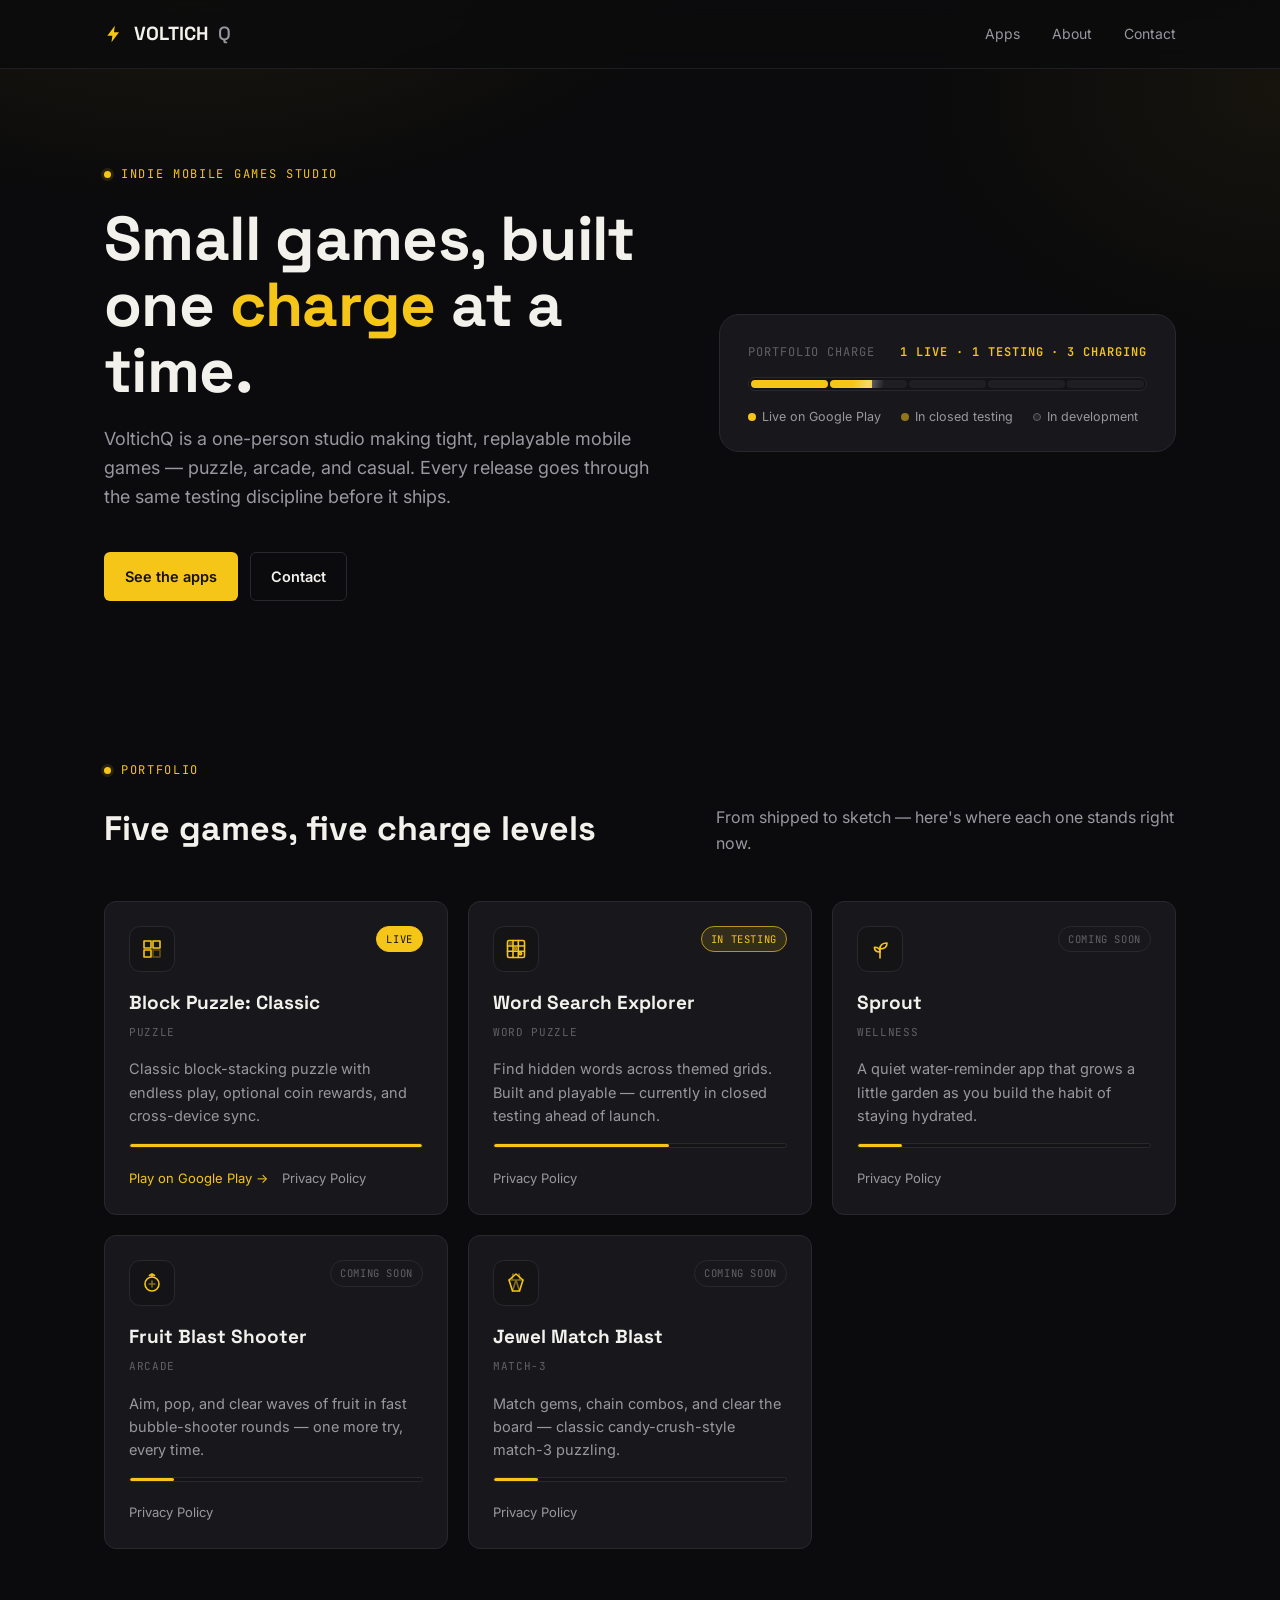
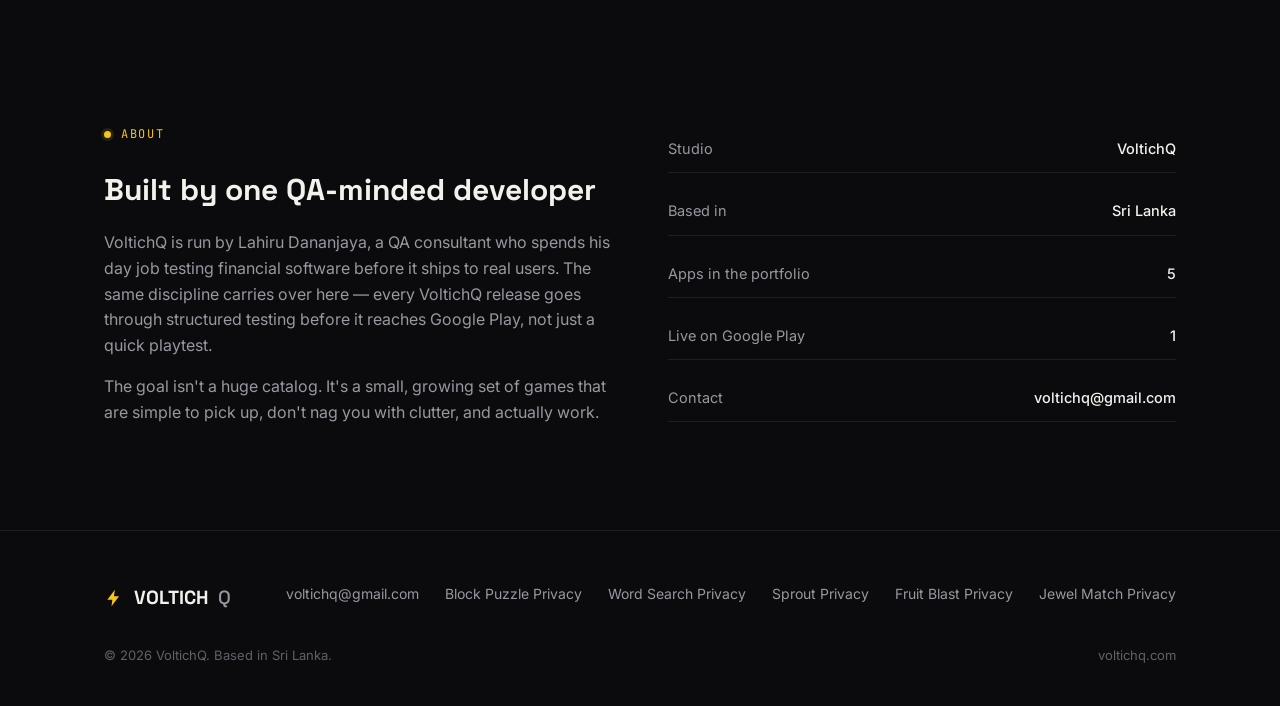
==== index.html @ f4c25b96 "initial site" ====
<!doctype html>
<html lang="en">
<head>
<meta charset="utf-8">
<meta name="viewport" content="width=device-width, initial-scale=1">
<title>VoltichQ — Indie Mobile Games Studio</title>
<meta name="description" content="VoltichQ is an indie mobile games studio. Block Puzzle: Classic, Word Search Explorer, Sprout, Fruit Blast Shooter, and Jewel Match Blast.">
<link rel="preconnect" href="https://fonts.googleapis.com">
<link rel="preconnect" href="https://fonts.gstatic.com" crossorigin>
<link href="https://fonts.googleapis.com/css2?family=Space+Grotesk:wght@500;700&family=Inter:wght@400;500;600&family=JetBrains+Mono:wght@400;500&display=swap" rel="stylesheet">
<link rel="stylesheet" href="/assets/css/styles.css">
</head>
<body>

<nav class="nav">
  <div class="wrap">
    <a class="brand" href="/">
      <svg class="bolt" viewBox="0 0 24 24"><path d="M13 2 4 14h6l-1 8 9-12h-6l1-8z"/></svg>
      VOLTICH<span class="hq">Q</span>
    </a>
    <div class="nav-links">
      <a href="#apps">Apps</a>
      <a href="#about">About</a>
      <a href="#contact">Contact</a>
    </div>
  </div>
</nav>

<header class="hero">
  <div class="wrap hero-grid">
    <div>
      <div class="eyebrow">Indie mobile games studio</div>
      <h1>Small games, built one <em>charge</em> at a time.</h1>
      <p class="lead">VoltichQ is a one-person studio making tight, replayable mobile games — puzzle, arcade, and casual. Every release goes through the same testing discipline before it ships.</p>
      <div class="btn-row">
        <a class="btn btn-primary" href="#apps">See the apps</a>
        <a class="btn btn-ghost" href="#contact">Contact</a>
      </div>
    </div>

    <div class="meter-card">
      <div class="meter-label">Portfolio charge <b>1 live · 1 testing · 3 charging</b></div>
      <div class="meter-track">
        <div class="meter-seg charged"></div>
        <div class="meter-seg charging"></div>
        <div class="meter-seg"></div>
        <div class="meter-seg"></div>
        <div class="meter-seg"></div>
      </div>
      <div class="meter-legend">
        <span><i class="dot live"></i>Live on Google Play</span>
        <span><i class="dot testing"></i>In closed testing</span>
        <span><i class="dot soon"></i>In development</span>
      </div>
    </div>
  </div>
</header>

<section id="apps">
  <div class="wrap">
    <div class="section-head">
      <div>
        <div class="eyebrow">Portfolio</div>
        <h2>Five games, five charge levels</h2>
      </div>
      <p>From shipped to sketch — here's where each one stands right now.</p>
    </div>

    <div class="app-grid">

      <!-- Block Puzzle: Classic — LIVE -->
      <div class="app-card">
        <div class="top-row">
          <div class="icon">
            <svg viewBox="0 0 24 24" fill="none" stroke-width="1.6" stroke-linecap="round" stroke-linejoin="round">
              <rect x="4" y="4" width="7" height="7"/>
              <rect x="13" y="4" width="7" height="7"/>
              <rect x="4" y="13" width="7" height="7"/>
              <rect x="13" y="13" width="7" height="7" opacity="0.35"/>
            </svg>
          </div>
          <span class="status-pill live">Live</span>
        </div>
        <h3>Block Puzzle: Classic</h3>
        <div class="genre">Puzzle</div>
        <p class="desc">Classic block-stacking puzzle with endless play, optional coin rewards, and cross-device sync.</p>
        <div class="card-meter"><i style="width:100%"></i></div>
        <div class="card-links">
          <a class="primary" href="#" data-store-link="block-puzzle">Play on Google Play →</a>
          <a href="/privacy/block-puzzle.html">Privacy Policy</a>
        </div>
      </div>

      <!-- Word Search Explorer — IN TESTING -->
      <div class="app-card">
        <div class="top-row">
          <div class="icon">
            <svg viewBox="0 0 24 24" fill="none" stroke-width="1.6" stroke-linecap="round" stroke-linejoin="round">
              <rect x="3.5" y="3.5" width="17" height="17" rx="1.5"/>
              <path d="M3.5 9h17M3.5 14.3h17M9 3.5v17M14.3 3.5v17"/>
              <circle cx="6.7" cy="6.7" r="1.1" opacity="0.35"/>
              <circle cx="11.6" cy="11.6" r="1.1" opacity="0.7"/>
              <circle cx="16.6" cy="16.6" r="1.1"/>
            </svg>
          </div>
          <span class="status-pill testing">In testing</span>
        </div>
        <h3>Word Search Explorer</h3>
        <div class="genre">Word puzzle</div>
        <p class="desc">Find hidden words across themed grids. Built and playable — currently in closed testing ahead of launch.</p>
        <div class="card-meter"><i style="width:60%"></i></div>
        <div class="card-links">
          <a href="/privacy/word-search-explorer.html">Privacy Policy</a>
        </div>
      </div>

      <!-- Sprout — COMING SOON -->
      <div class="app-card">
        <div class="top-row">
          <div class="icon">
            <svg viewBox="0 0 24 24" fill="none" stroke-width="1.6" stroke-linecap="round" stroke-linejoin="round">
              <path d="M12 21V10"/>
              <path d="M12 12c0-4 3-6 7-6 0 4-3 6-7 6z"/>
              <path d="M12 15c0-3.2-2.4-4.8-5.6-4.8 0 3.2 2.4 4.8 5.6 4.8z"/>
            </svg>
          </div>
          <span class="status-pill">Coming soon</span>
        </div>
        <h3>Sprout</h3>
        <div class="genre">Wellness</div>
        <p class="desc">A quiet water-reminder app that grows a little garden as you build the habit of staying hydrated.</p>
        <div class="card-meter"><i style="width:15%"></i></div>
        <div class="card-links">
          <a href="/privacy/sprout.html">Privacy Policy</a>
        </div>
      </div>

      <!-- Fruit Blast Shooter — COMING SOON -->
      <div class="app-card">
        <div class="top-row">
          <div class="icon">
            <svg viewBox="0 0 24 24" fill="none" stroke-width="1.6" stroke-linecap="round" stroke-linejoin="round">
              <circle cx="12" cy="13" r="7"/>
              <path d="M12 6V3M9.5 4.5 12 3l2.5 1.5"/>
              <path d="M9 13h6M12 10v6" opacity="0.5"/>
            </svg>
          </div>
          <span class="status-pill">Coming soon</span>
        </div>
        <h3>Fruit Blast Shooter</h3>
        <div class="genre">Arcade</div>
        <p class="desc">Aim, pop, and clear waves of fruit in fast bubble-shooter rounds — one more try, every time.</p>
        <div class="card-meter"><i style="width:15%"></i></div>
        <div class="card-links">
          <a href="/privacy/fruit-blast-shooter.html">Privacy Policy</a>
        </div>
      </div>

      <!-- Jewel Match Blast — COMING SOON -->
      <div class="app-card">
        <div class="top-row">
          <div class="icon">
            <svg viewBox="0 0 24 24" fill="none" stroke-width="1.6" stroke-linecap="round" stroke-linejoin="round">
              <polygon points="12,3 19,9 15.5,20 8.5,20 5,9"/>
              <path d="M5 9h14M9 3l-1 6M15 3l1 6M8.5 20l3.5-11 3.5 11" opacity="0.5"/>
            </svg>
          </div>
          <span class="status-pill">Coming soon</span>
        </div>
        <h3>Jewel Match Blast</h3>
        <div class="genre">Match-3</div>
        <p class="desc">Match gems, chain combos, and clear the board — classic candy-crush-style match-3 puzzling.</p>
        <div class="card-meter"><i style="width:15%"></i></div>
        <div class="card-links">
          <a href="/privacy/jewel-match-blast.html">Privacy Policy</a>
        </div>
      </div>

    </div>
  </div>
</section>

<section id="about">
  <div class="wrap about-grid">
    <div>
      <div class="eyebrow">About</div>
      <h2 style="font-family: var(--font-display); font-size: clamp(24px,3vw,30px); margin: 6px 0 16px;">Built by one QA-minded developer</h2>
      <p>VoltichQ is run by Lahiru Dananjaya, a QA consultant who spends his day job testing financial software before it ships to real users. The same discipline carries over here — every VoltichQ release goes through structured testing before it reaches Google Play, not just a quick playtest.</p>
      <p>The goal isn't a huge catalog. It's a small, growing set of games that are simple to pick up, don't nag you with clutter, and actually work.</p>
    </div>
    <div class="fact-list">
      <div class="fact"><span>Studio</span><b>VoltichQ</b></div>
      <div class="fact"><span>Based in</span><b>Sri Lanka</b></div>
      <div class="fact"><span>Apps in the portfolio</span><b>5</b></div>
      <div class="fact"><span>Live on Google Play</span><b>1</b></div>
      <div class="fact"><span>Contact</span><b>voltichq@gmail.com</b></div>
    </div>
  </div>
</section>

<footer id="contact">
  <div class="wrap">
    <div class="footer-grid">
      <a class="brand" href="/">
        <svg class="bolt" viewBox="0 0 24 24"><path d="M13 2 4 14h6l-1 8 9-12h-6l1-8z"/></svg>
        VOLTICH<span class="hq">Q</span>
      </a>
      <div class="footer-links">
        <a href="mailto:voltichq@gmail.com">voltichq@gmail.com</a>
        <a href="/privacy/block-puzzle.html">Block Puzzle Privacy</a>
        <a href="/privacy/word-search-explorer.html">Word Search Privacy</a>
        <a href="/privacy/sprout.html">Sprout Privacy</a>
        <a href="/privacy/fruit-blast-shooter.html">Fruit Blast Privacy</a>
        <a href="/privacy/jewel-match-blast.html">Jewel Match Privacy</a>
      </div>
    </div>
    <div class="footer-bottom">
      <span>© <span id="year"></span> VoltichQ. Based in Sri Lanka.</span>
      <span>voltichq.com</span>
    </div>
  </div>
</footer>

<script>document.getElementById('year').textContent = new Date().getFullYear();</script>
</body>
</html>
---- assets/css/styles.css ----
/* ==========================================================================
   VoltichQ — design tokens
   Palette: near-black ground, single voltage-yellow accent, charge-level
   status system instead of traffic-light colors.
   ========================================================================== */

:root {
  --bg: #0b0b0d;
  --bg-elevated: #141417;
  --bg-card: #18181c;
  --border: #28282e;
  --border-soft: #1e1e23;
  --text: #f2f1ec;
  --text-muted: #99979f;
  --text-faint: #616068;

  --accent: #f5c518;
  --accent-dim: #b6941a;
  --accent-soft: rgba(245, 197, 24, 0.12);
  --accent-soft-strong: rgba(245, 197, 24, 0.22);

  --font-display: "Space Grotesk", "Segoe UI", sans-serif;
  --font-body: "Inter", "Segoe UI", sans-serif;
  --font-mono: "JetBrains Mono", "SFMono-Regular", monospace;

  --radius-sm: 6px;
  --radius-md: 12px;
  --radius-lg: 20px;

  --container: 1120px;
}

* { box-sizing: border-box; }

html {
  scroll-behavior: smooth;
}

@media (prefers-reduced-motion: reduce) {
  html { scroll-behavior: auto; }
  *, *::before, *::after {
    animation-duration: 0.001ms !important;
    animation-iteration-count: 1 !important;
    transition-duration: 0.001ms !important;
    scroll-behavior: auto !important;
  }
}

body {
  margin: 0;
  background: var(--bg);
  color: var(--text);
  font-family: var(--font-body);
  font-size: 16px;
  line-height: 1.6;
  -webkit-font-smoothing: antialiased;
}

body::before {
  content: "";
  position: fixed;
  inset: 0;
  z-index: 0;
  pointer-events: none;
  background:
    radial-gradient(ellipse 900px 500px at 15% -10%, rgba(245, 197, 24, 0.09), transparent 60%),
    radial-gradient(ellipse 700px 500px at 100% 10%, rgba(245, 197, 24, 0.05), transparent 55%);
}

a { color: inherit; text-decoration: none; }

img, svg { display: block; max-width: 100%; }

.wrap {
  max-width: var(--container);
  margin: 0 auto;
  padding: 0 24px;
  position: relative;
  z-index: 1;
}

::selection { background: var(--accent-soft-strong); color: var(--text); }

:focus-visible {
  outline: 2px solid var(--accent);
  outline-offset: 3px;
  border-radius: 3px;
}

/* ---------- Nav ---------- */

.nav {
  position: sticky;
  top: 0;
  z-index: 50;
  background: rgba(11, 11, 13, 0.82);
  backdrop-filter: blur(10px);
  border-bottom: 1px solid var(--border-soft);
}

.nav .wrap {
  display: flex;
  align-items: center;
  justify-content: space-between;
  height: 68px;
}

.brand {
  display: flex;
  align-items: center;
  gap: 10px;
  font-family: var(--font-display);
  font-weight: 700;
  font-size: 19px;
  letter-spacing: 0.01em;
}

.brand .bolt { width: 20px; height: 20px; }
.brand .bolt path { fill: var(--accent); }
.brand span.hq { color: var(--text-muted); font-weight: 500; }

.nav-links {
  display: flex;
  gap: 32px;
  font-size: 14px;
  color: var(--text-muted);
}

.nav-links a:hover { color: var(--text); }

/* ---------- Hero ---------- */

.hero {
  padding: 96px 0 72px;
  position: relative;
}

.eyebrow {
  font-family: var(--font-mono);
  font-size: 12px;
  letter-spacing: 0.14em;
  text-transform: uppercase;
  color: var(--accent);
  display: flex;
  align-items: center;
  gap: 10px;
  margin-bottom: 22px;
}

.eyebrow::before {
  content: "";
  width: 7px;
  height: 7px;
  border-radius: 50%;
  background: var(--accent);
  box-shadow: 0 0 0 3px var(--accent-soft);
}

.hero h1 {
  font-family: var(--font-display);
  font-weight: 700;
  font-size: clamp(36px, 5.4vw, 62px);
  line-height: 1.06;
  letter-spacing: -0.01em;
  margin: 0 0 22px;
  max-width: 16ch;
}

.hero h1 em {
  font-style: normal;
  color: var(--accent);
}

.hero .lead {
  font-size: 18px;
  color: var(--text-muted);
  max-width: 52ch;
  margin: 0 0 40px;
}

.hero-grid {
  display: grid;
  grid-template-columns: 1.1fr 0.9fr;
  gap: 56px;
  align-items: center;
}

@media (max-width: 860px) {
  .hero-grid { grid-template-columns: 1fr; gap: 44px; }
}

/* ---------- Voltage meter (signature element) ---------- */

.meter-card {
  background: var(--bg-card);
  border: 1px solid var(--border);
  border-radius: var(--radius-lg);
  padding: 28px 28px 24px;
}

.meter-card .meter-label {
  font-family: var(--font-mono);
  font-size: 12px;
  letter-spacing: 0.08em;
  text-transform: uppercase;
  color: var(--text-faint);
  display: flex;
  justify-content: space-between;
  margin-bottom: 14px;
}

.meter-card .meter-label b { color: var(--accent); font-weight: 600; }

.meter-track {
  height: 14px;
  border-radius: 7px;
  background: var(--bg-elevated);
  border: 1px solid var(--border);
  overflow: hidden;
  display: flex;
  gap: 2px;
  padding: 2px;
}

.meter-seg {
  flex: 1;
  border-radius: 4px;
  background: var(--border-soft);
  position: relative;
  overflow: hidden;
}

.meter-seg.charged { background: var(--accent); }
.meter-seg.charging {
  background: linear-gradient(90deg, var(--accent) 55%, var(--border-soft) 55%);
}
.meter-seg.charging::after {
  content: "";
  position: absolute;
  inset: 0;
  background: linear-gradient(100deg, transparent 30%, rgba(255,255,255,0.35) 50%, transparent 70%);
  animation: sweep 2.6s ease-in-out infinite;
}

@keyframes sweep {
  0% { transform: translateX(-100%); }
  100% { transform: translateX(100%); }
}

.meter-legend {
  display: flex;
  gap: 20px;
  margin-top: 16px;
  font-size: 12.5px;
  color: var(--text-muted);
  flex-wrap: wrap;
}

.meter-legend span { display: flex; align-items: center; gap: 6px; }

.dot { width: 8px; height: 8px; border-radius: 50%; display: inline-block; }
.dot.live { background: var(--accent); }
.dot.testing { background: var(--accent); opacity: 0.55; }
.dot.soon { background: var(--border); border: 1px solid var(--text-faint); }

/* ---------- Buttons ---------- */

.btn {
  display: inline-flex;
  align-items: center;
  gap: 8px;
  padding: 12px 20px;
  border-radius: var(--radius-sm);
  font-size: 14.5px;
  font-weight: 600;
  border: 1px solid transparent;
  cursor: pointer;
}

.btn-primary {
  background: var(--accent);
  color: #14120a;
}
.btn-primary:hover { background: #ffd23e; }

.btn-ghost {
  background: transparent;
  border-color: var(--border);
  color: var(--text);
}
.btn-ghost:hover { border-color: var(--accent-dim); color: var(--accent); }

.btn-row { display: flex; gap: 12px; flex-wrap: wrap; }

/* ---------- Sections ---------- */

section { padding: 88px 0; position: relative; }

.section-head {
  display: flex;
  align-items: flex-end;
  justify-content: space-between;
  margin-bottom: 44px;
  gap: 24px;
  flex-wrap: wrap;
}

.section-head h2 {
  font-family: var(--font-display);
  font-size: clamp(26px, 3vw, 34px);
  margin: 6px 0 0;
}

.section-head p {
  color: var(--text-muted);
  max-width: 46ch;
  margin: 6px 0 0;
}

/* ---------- App cards ---------- */

.app-grid {
  display: grid;
  grid-template-columns: repeat(3, 1fr);
  gap: 20px;
}

@media (max-width: 920px) {
  .app-grid { grid-template-columns: repeat(2, 1fr); }
}
@media (max-width: 620px) {
  .app-grid { grid-template-columns: 1fr; }
}

.app-card {
  background: var(--bg-card);
  border: 1px solid var(--border);
  border-radius: var(--radius-md);
  padding: 24px;
  display: flex;
  flex-direction: column;
  gap: 16px;
  transition: border-color 0.15s ease, transform 0.15s ease;
}

.app-card:hover { border-color: var(--accent-dim); transform: translateY(-2px); }

.app-card .icon {
  width: 46px;
  height: 46px;
  border-radius: 11px;
  background: var(--bg-elevated);
  border: 1px solid var(--border);
  display: flex;
  align-items: center;
  justify-content: center;
}

.app-card .icon svg { width: 24px; height: 24px; }
.app-card .icon path, .app-card .icon rect, .app-card .icon circle, .app-card .icon polygon {
  stroke: var(--accent);
}

.app-card .top-row {
  display: flex;
  justify-content: space-between;
  align-items: flex-start;
}

.status-pill {
  font-family: var(--font-mono);
  font-size: 10.5px;
  letter-spacing: 0.06em;
  text-transform: uppercase;
  padding: 4px 9px;
  border-radius: 100px;
  border: 1px solid var(--border);
  color: var(--text-faint);
  white-space: nowrap;
}

.status-pill.live { color: #14120a; background: var(--accent); border-color: var(--accent); }
.status-pill.testing { color: var(--accent); border-color: var(--accent-dim); background: var(--accent-soft); }

.app-card h3 {
  font-family: var(--font-display);
  font-size: 19px;
  margin: 0;
}

.app-card .genre {
  font-family: var(--font-mono);
  font-size: 11px;
  letter-spacing: 0.06em;
  text-transform: uppercase;
  color: var(--text-faint);
  margin-top: -10px;
}

.app-card p.desc {
  color: var(--text-muted);
  font-size: 14.5px;
  margin: 0;
  flex-grow: 1;
}

.app-card .card-meter {
  height: 5px;
  border-radius: 3px;
  background: var(--bg-elevated);
  overflow: hidden;
  border: 1px solid var(--border);
}

.app-card .card-meter i {
  display: block;
  height: 100%;
  background: var(--accent);
  border-radius: 3px;
}

.app-card .card-links {
  display: flex;
  gap: 14px;
  font-size: 13px;
  margin-top: 4px;
}

.app-card .card-links a { color: var(--text-muted); border-bottom: 1px solid transparent; }
.app-card .card-links a:hover { color: var(--accent); border-color: var(--accent-dim); }
.app-card .card-links a.primary { color: var(--accent); }

/* ---------- About ---------- */

.about-grid {
  display: grid;
  grid-template-columns: 1fr 1fr;
  gap: 56px;
  align-items: start;
}

@media (max-width: 820px) {
  .about-grid { grid-template-columns: 1fr; }
}

.about-grid p { color: var(--text-muted); }

.fact-list {
  display: grid;
  gap: 14px;
  font-size: 14.5px;
}

.fact-list .fact {
  display: flex;
  justify-content: space-between;
  padding: 12px 0;
  border-bottom: 1px solid var(--border-soft);
  color: var(--text-muted);
}

.fact-list .fact b { color: var(--text); font-weight: 500; }

/* ---------- Footer ---------- */

footer {
  border-top: 1px solid var(--border-soft);
  padding: 52px 0 40px;
}

.footer-grid {
  display: flex;
  justify-content: space-between;
  flex-wrap: wrap;
  gap: 24px;
  margin-bottom: 32px;
}

.footer-links {
  display: flex;
  gap: 26px;
  font-size: 14px;
  color: var(--text-muted);
  flex-wrap: wrap;
}

.footer-links a:hover { color: var(--accent); }

.footer-bottom {
  font-size: 13px;
  color: var(--text-faint);
  display: flex;
  justify-content: space-between;
  flex-wrap: wrap;
  gap: 10px;
}

/* ---------- Legal / privacy pages ---------- */

.legal-wrap {
  max-width: 720px;
  margin: 0 auto;
  padding: 64px 24px 96px;
  position: relative;
  z-index: 1;
}

.legal-wrap h1 {
  font-family: var(--font-display);
  font-size: clamp(28px, 4vw, 36px);
  margin: 6px 0 6px;
}

.legal-wrap .updated {
  font-family: var(--font-mono);
  font-size: 12.5px;
  color: var(--text-faint);
  margin-bottom: 40px;
}

.legal-wrap h2 {
  font-family: var(--font-display);
  font-size: 19px;
  margin: 40px 0 12px;
}

.legal-wrap p, .legal-wrap li { color: var(--text-muted); font-size: 15px; }
.legal-wrap ul { padding-left: 20px; }
.legal-wrap a { color: var(--accent); border-bottom: 1px solid var(--accent-dim); }

.back-link {
  display: inline-flex;
  align-items: center;
  gap: 6px;
  font-family: var(--font-mono);
  font-size: 12.5px;
  color: var(--text-muted);
  margin-bottom: 28px;
}
.back-link:hover { color: var(--accent); }

.callout {
  background: var(--bg-card);
  border: 1px solid var(--border);
  border-left: 3px solid var(--accent);
  border-radius: var(--radius-sm);
  padding: 14px 16px;
  font-size: 13.5px;
  color: var(--text-muted);
  margin: 28px 0;
}
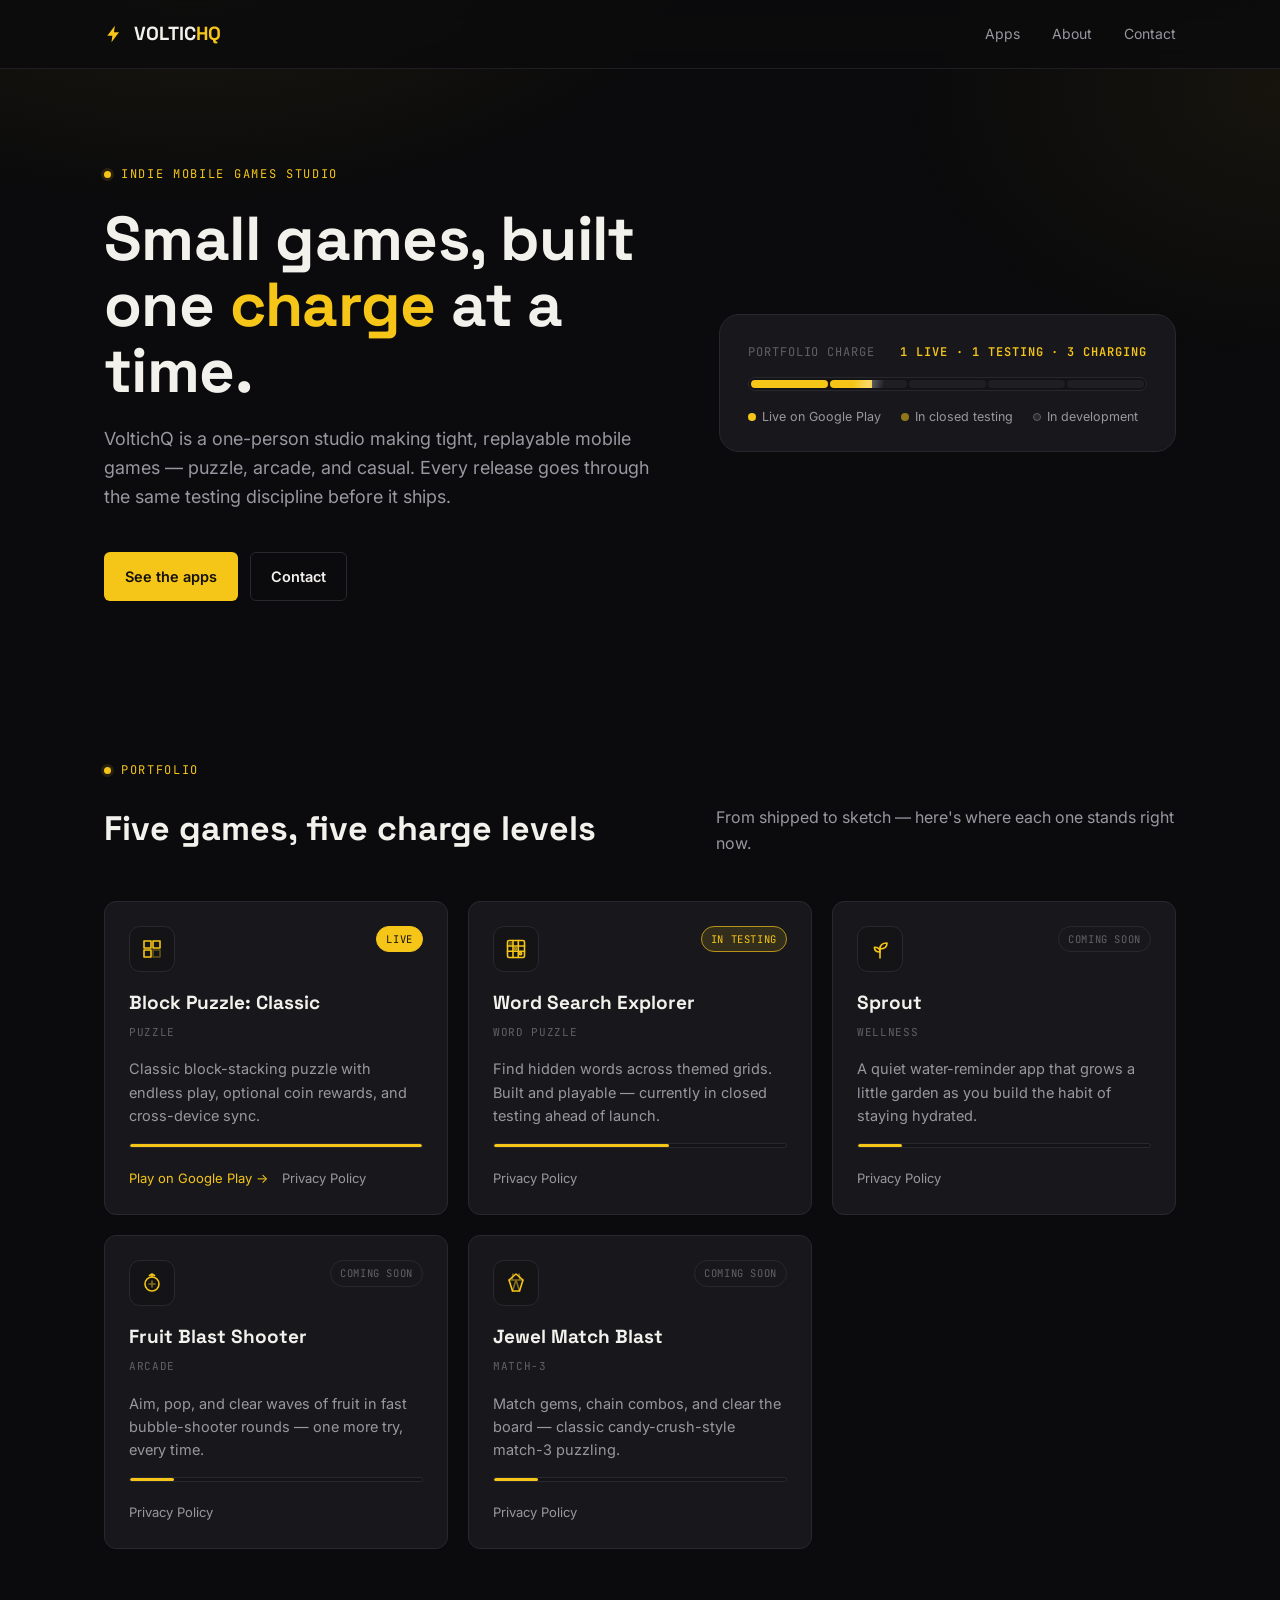
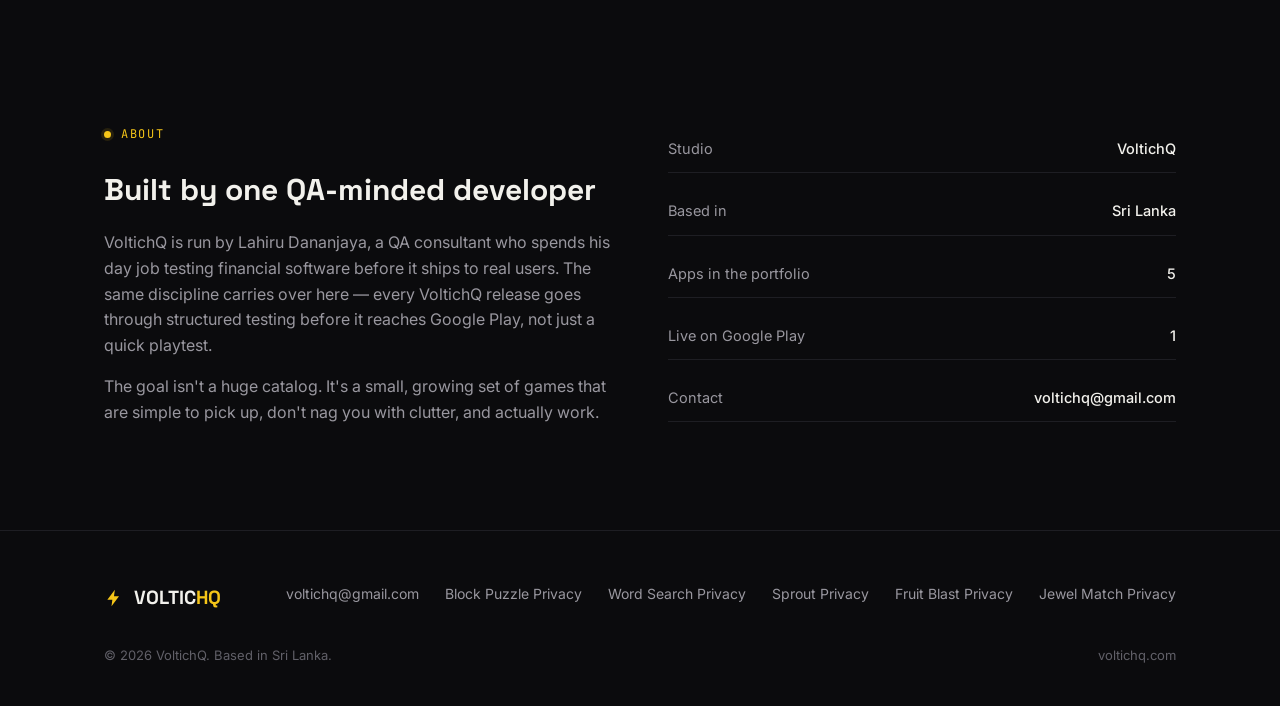
==== commit ed41a219: "Fix brand logo: VOLTICHQ as one word with HQ in accent yellow" ====
--- a/index.html
+++ b/index.html
@@ -16,7 +16,7 @@
   <div class="wrap">
     <a class="brand" href="/">
       <svg class="bolt" viewBox="0 0 24 24"><path d="M13 2 4 14h6l-1 8 9-12h-6l1-8z"/></svg>
-      VOLTICH<span class="hq">Q</span>
+      <span class="brand-name">VOLTIC<span class="hq">HQ</span></span>
     </a>
     <div class="nav-links">
       <a href="#apps">Apps</a>
@@ -203,7 +203,7 @@
     <div class="footer-grid">
       <a class="brand" href="/">
         <svg class="bolt" viewBox="0 0 24 24"><path d="M13 2 4 14h6l-1 8 9-12h-6l1-8z"/></svg>
-        VOLTICH<span class="hq">Q</span>
+        <span class="brand-name">VOLTIC<span class="hq">HQ</span></span>
       </a>
       <div class="footer-links">
         <a href="mailto:voltichq@gmail.com">voltichq@gmail.com</a>
--- a/assets/css/styles.css
+++ b/assets/css/styles.css
@@ -117,7 +117,7 @@
 
 .brand .bolt { width: 20px; height: 20px; }
 .brand .bolt path { fill: var(--accent); }
-.brand span.hq { color: var(--text-muted); font-weight: 500; }
+.brand span.hq { color: var(--accent); }
 
 .nav-links {
   display: flex;
